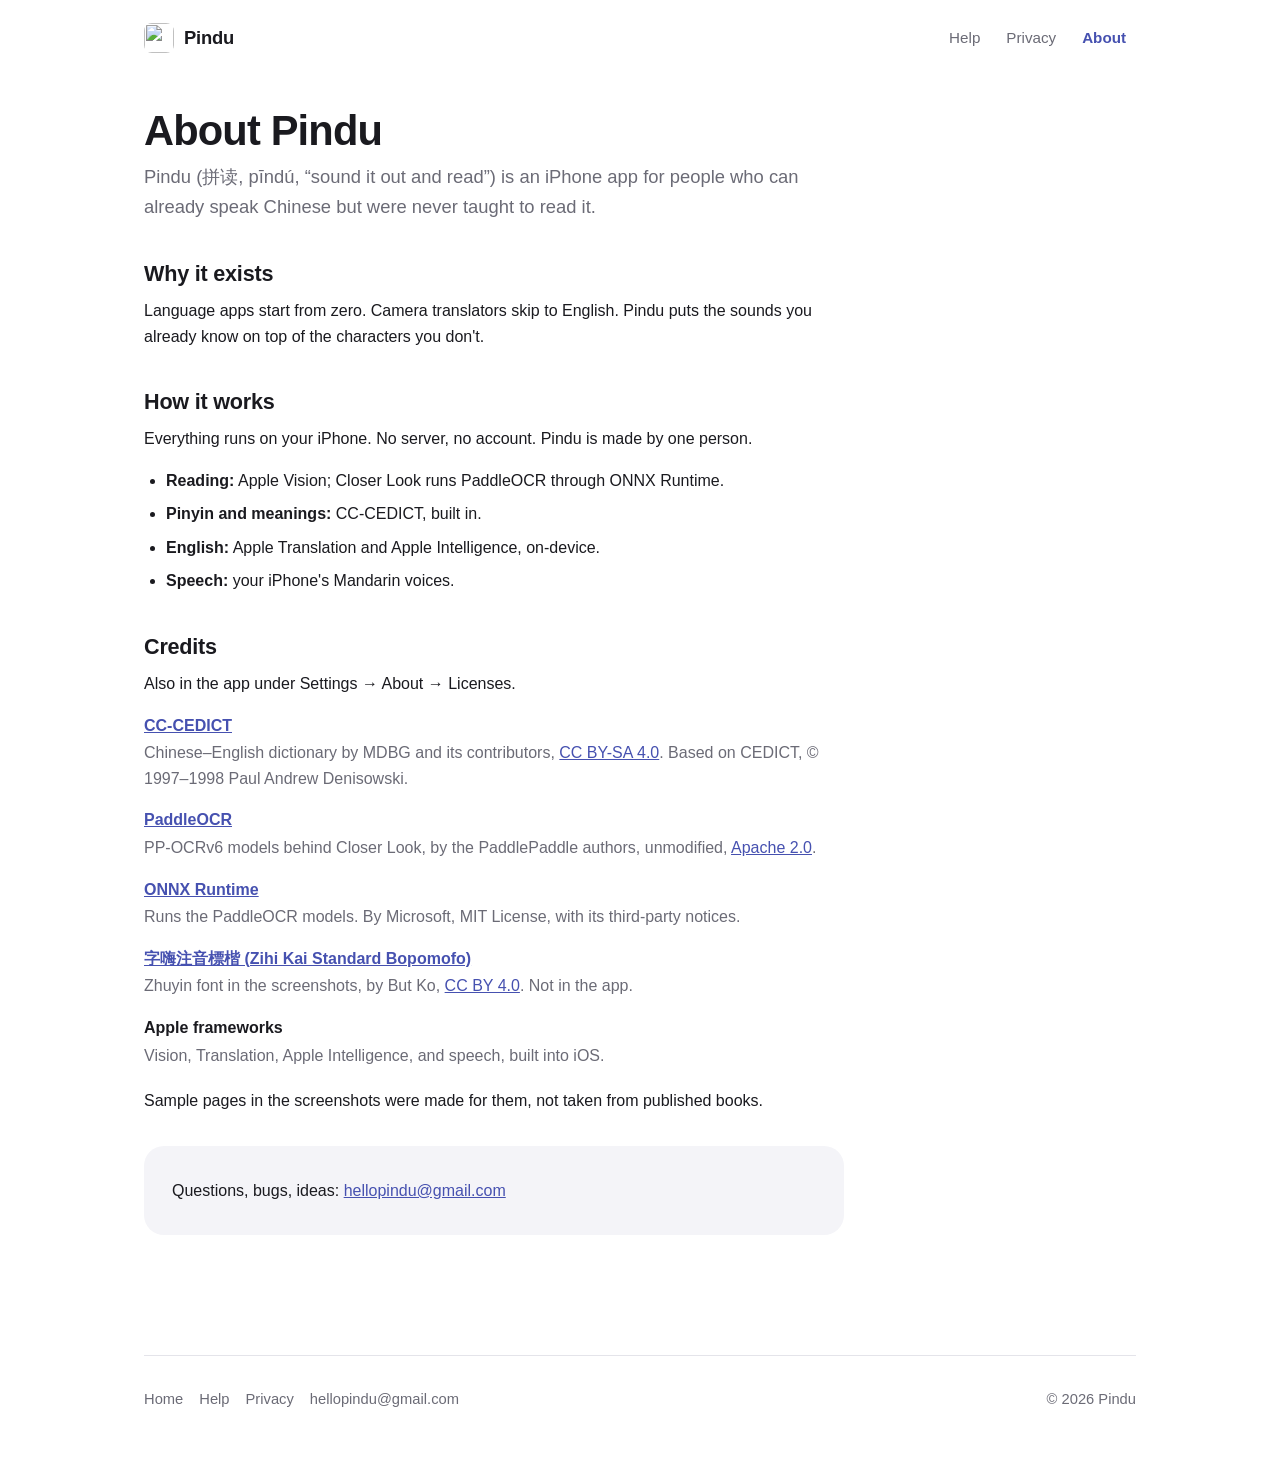
==== about.html @ 3c75dcd4 "Trim the site: about 70% fewer words, no price shown Home: each feature is a headline, one line and " ====
<!DOCTYPE html>
<html lang="en">
<head>
<meta charset="utf-8">
<meta name="viewport" content="width=device-width, initial-scale=1">
<title>About Pindu</title>
<meta name="description" content="Why Pindu exists, how it reads Chinese entirely on your iPhone, and the open projects it is built on.">
<meta name="theme-color" content="#4651B0" media="(prefers-color-scheme: light)">
<meta name="theme-color" content="#121216" media="(prefers-color-scheme: dark)">
<link rel="icon" href="assets/img/favicon.png" type="image/png">
<link rel="apple-touch-icon" href="assets/img/apple-touch-icon.png">
<link rel="stylesheet" href="assets/site.css">
</head>
<body>
<a class="skip" href="#main">Skip to content</a>
<div class="wrap">

  <header class="site-header">
    <a class="brand" href="./"><img src="assets/img/icon-256.png" alt="" width="30" height="30">Pindu</a>
    <nav class="site-nav" aria-label="Site">
      <a href="support.html">Help</a>
      <a href="privacy.html">Privacy</a>
      <a href="about.html" aria-current="page">About</a>
    </nav>
  </header>

  <main id="main" class="prose">
    <h1>About Pindu</h1>
    <p class="intro">Pindu (<span class="zh">拼读</span>, pīndú, “sound it out and read”) is an iPhone app for people who can already speak Chinese but were never taught to read it.</p>

    <h2 id="why">Why it exists</h2>
    <p>Language apps start from zero. Camera translators skip to English. Pindu puts the sounds you already know on top of the characters you don't.</p>

    <h2 id="how">How it works</h2>
    <p>Everything runs on your iPhone. No server, no account. Pindu is made by one person.</p>
    <ul>
      <li><strong>Reading:</strong> Apple Vision; Closer Look runs PaddleOCR through ONNX Runtime.</li>
      <li><strong>Pinyin and meanings:</strong> CC-CEDICT, built in.</li>
      <li><strong>English:</strong> Apple Translation and Apple Intelligence, on-device.</li>
      <li><strong>Speech:</strong> your iPhone's Mandarin voices.</li>
    </ul>

    <h2 id="credits">Credits</h2>
    <p>Also in the app under Settings → About → Licenses.</p>
    <div class="credits">
      <dl>
        <dt><a href="https://www.mdbg.net/chinese/dictionary?page=cc-cedict">CC-CEDICT</a></dt>
        <dd>Chinese–English dictionary by MDBG and its contributors, <a href="https://creativecommons.org/licenses/by-sa/4.0/">CC BY-SA 4.0</a>. Based on CEDICT, © 1997–1998 Paul Andrew Denisowski.</dd>

        <dt><a href="https://github.com/PaddlePaddle/PaddleOCR">PaddleOCR</a></dt>
        <dd>PP-OCRv6 models behind Closer Look, by the PaddlePaddle authors, unmodified, <a href="https://www.apache.org/licenses/LICENSE-2.0">Apache 2.0</a>.</dd>

        <dt><a href="https://onnxruntime.ai/">ONNX Runtime</a></dt>
        <dd>Runs the PaddleOCR models. By Microsoft, MIT License, with its third-party notices.</dd>

        <dt><a href="https://github.com/ButTaiwan/bpmfvs">字嗨注音標楷 (Zihi Kai Standard Bopomofo)</a></dt>
        <dd>Zhuyin font in the screenshots, by But Ko, <a href="https://creativecommons.org/licenses/by/4.0/">CC BY 4.0</a>. Not in the app.</dd>

        <dt>Apple frameworks</dt>
        <dd>Vision, Translation, Apple Intelligence, and speech, built into iOS.</dd>
      </dl>
    </div>
    <p>Sample pages in the screenshots were made for them, not taken from published books.</p>

    <div class="card">
      <p>Questions, bugs, ideas: <a href="mailto:hellopindu@gmail.com">hellopindu@gmail.com</a></p>
    </div>
  </main>

  <footer class="site-footer">
    <nav aria-label="Footer">
      <a href="./">Home</a>
      <a href="support.html">Help</a>
      <a href="privacy.html">Privacy</a>
      <a href="mailto:hellopindu@gmail.com">hellopindu@gmail.com</a>
    </nav>
    <span>© 2026 Pindu</span>
  </footer>

</div>
</body>
</html>
---- assets/site.css ----
/* Pindu website styles. Plain CSS, no build step.
   Colours follow the app: accent #4651B0 in light mode, #A2ABF2 in dark mode. */

:root {
  --accent: #4651B0;
  --accent-soft: rgba(70, 81, 176, 0.10);
  --bg: #ffffff;
  --fg: #1a1a1f;
  --muted: #6b6b76;
  --card: #f4f4f8;
  --line: #e4e4ea;
  --bezel: #1b1b20;
  --tone1: #d9342b;
  --tone2: #c9821a;
  --tone3: #1f9d55;
  --tone4: #2d63d8;
  color-scheme: light dark;
}

@media (prefers-color-scheme: dark) {
  :root {
    --accent: #A2ABF2;
    --accent-soft: rgba(162, 171, 242, 0.14);
    --bg: #121216;
    --fg: #ececf1;
    --muted: #9a9aa6;
    --card: #1e1e26;
    --line: #2b2b35;
    --bezel: #2c2c35;
    --tone1: #ff6b61;
    --tone2: #e9a94a;
    --tone3: #4fc47f;
    --tone4: #6f9bff;
  }
}

* { box-sizing: border-box; }

html { scroll-behavior: smooth; }

body {
  margin: 0;
  font-family: -apple-system, BlinkMacSystemFont, "Segoe UI", Roboto, Helvetica, Arial, sans-serif;
  background: var(--bg);
  color: var(--fg);
  line-height: 1.6;
  -webkit-font-smoothing: antialiased;
}

.zh {
  font-family: -apple-system, "PingFang SC", "PingFang TC", "Hiragino Sans GB", "Noto Sans CJK SC",
    "Noto Sans SC", "Microsoft YaHei", sans-serif;
}

a { color: var(--accent); }

img { max-width: 100%; height: auto; }

.wrap {
  max-width: 1040px;
  margin: 0 auto;
  padding: 0 24px;
}

.skip {
  position: absolute;
  left: -999px;
  top: 8px;
  background: var(--accent);
  color: #fff;
  padding: 8px 12px;
  border-radius: 8px;
}
.skip:focus { left: 8px; z-index: 10; }

/* Header and nav */

.site-header {
  display: flex;
  align-items: center;
  justify-content: space-between;
  gap: 16px;
  padding: 20px 0;
}

.brand {
  display: inline-flex;
  align-items: center;
  gap: 10px;
  text-decoration: none;
  color: var(--fg);
  font-weight: 700;
  font-size: 1.15rem;
  letter-spacing: -0.01em;
}
.brand img { width: 30px; height: 30px; border-radius: 8px; }

.site-nav { display: flex; gap: 6px; flex-wrap: wrap; }
.site-nav a {
  text-decoration: none;
  color: var(--muted);
  padding: 6px 10px;
  border-radius: 8px;
  font-size: 0.95rem;
}
.site-nav a:hover { color: var(--fg); background: var(--card); }
.site-nav a[aria-current="page"] { color: var(--accent); font-weight: 600; }

/* Hero */

.hero {
  display: grid;
  gap: 40px;
  align-items: center;
  padding: 40px 0 56px;
}
@media (min-width: 860px) {
  .hero { grid-template-columns: 1.1fr 0.9fr; padding: 64px 0 80px; }
}

.hero h1 {
  font-size: clamp(2.2rem, 4.6vw, 3.15rem);
  line-height: 1.08;
  letter-spacing: -0.025em;
  margin: 0 0 18px;
}
.hero h1 .line2 { color: var(--accent); }

.hero .lead {
  font-size: 1.2rem;
  color: var(--muted);
  margin: 0 0 28px;
  max-width: 34em;
}

.cta { display: flex; flex-direction: column; align-items: flex-start; gap: 10px; }
.pill {
  display: inline-block;
  background: var(--accent-soft);
  color: var(--accent);
  font-weight: 600;
  padding: 10px 18px;
  border-radius: 999px;
  font-size: 1rem;
}
.cta .note { color: var(--muted); font-size: 0.95rem; margin: 0; }
.badge img { height: 52px; width: auto; display: block; }

.hero-points {
  list-style: none;
  padding: 0;
  margin: 28px 0 0;
  display: flex;
  flex-wrap: wrap;
  gap: 8px 18px;
  color: var(--muted);
  font-size: 0.95rem;
}
.hero-points li::before { content: "✓ "; color: var(--accent); font-weight: 700; }

/* Phone frame around raw screenshots */

.phone {
  width: min(320px, 78vw);
  margin: 0 auto;
  background: var(--bezel);
  border-radius: 46px;
  padding: 10px;
  box-shadow: 0 30px 60px rgba(0, 0, 0, 0.22), 0 0 0 1px rgba(255, 255, 255, 0.06) inset;
}
.phone img {
  display: block;
  width: 100%;
  border-radius: 37px;
  background: #f5f5f7;
}
.phone.small { width: min(280px, 72vw); border-radius: 42px; }
.phone.small img { border-radius: 33px; }

/* Feature blocks */

.features { border-top: 1px solid var(--line); }

.feature {
  display: grid;
  gap: 32px;
  align-items: center;
  padding: 56px 0;
}
.feature + .feature { border-top: 1px solid var(--line); }

@media (min-width: 860px) {
  .feature { grid-template-columns: 1fr 1fr; gap: 56px; padding: 72px 0; }
  .feature.flip .feature-media { order: -1; }
}

.eyebrow {
  display: inline-block;
  font-size: 0.78rem;
  font-weight: 700;
  letter-spacing: 0.12em;
  text-transform: uppercase;
  color: var(--accent);
  margin: 0 0 10px;
}
.eyebrow.premium::before {
  content: "★ ";
}

.feature h2 {
  font-size: clamp(1.6rem, 3.2vw, 2.2rem);
  line-height: 1.15;
  letter-spacing: -0.02em;
  margin: 0 0 14px;
}
.feature p { margin: 0 0 14px; font-size: 1.08rem; }
.feature p:last-child { margin-bottom: 0; }
.feature ul { margin: 0; padding-left: 20px; color: var(--muted); }
.feature li { margin: 4px 0; }

/* Pinyin sample used in copy */
.py { display: inline-block; white-space: nowrap; }
.t1 { color: var(--tone1); }
.t2 { color: var(--tone2); }
.t3 { color: var(--tone3); }
.t4 { color: var(--tone4); }
.t0 { color: var(--muted); }

/* Simplified / Traditional graphic */

.scripts {
  display: flex;
  flex-direction: column;
  align-items: center;
  gap: 6px;
  padding: 24px 0;
}
.scripts .label {
  font-size: 0.75rem;
  font-weight: 700;
  letter-spacing: 0.2em;
  text-transform: uppercase;
  color: var(--muted);
}
.scripts .word {
  font-size: clamp(4.2rem, 13vw, 6.8rem);
  font-weight: 600;
  line-height: 1.05;
  letter-spacing: 0.04em;
}
.scripts .diff { color: var(--accent); }
.scripts .arrow { color: var(--accent); font-size: 2.2rem; line-height: 1; margin: 6px 0; }

/* Privacy statement */

.privacy-block {
  border-top: 1px solid var(--line);
  padding: 72px 0;
  text-align: center;
}
.privacy-block .card { max-width: 760px; margin: 0 auto; }
.privacy-block h2 {
  font-size: clamp(1.9rem, 4vw, 2.6rem);
  letter-spacing: -0.02em;
  margin: 0 0 14px;
}
.privacy-block p { font-size: 1.1rem; margin: 0 0 14px; }
.privacy-block .label-chip {
  display: inline-block;
  background: var(--bg);
  border: 1px solid var(--line);
  border-radius: 999px;
  padding: 6px 14px;
  font-size: 0.9rem;
  color: var(--muted);
  margin-bottom: 18px;
}

.card {
  background: var(--card);
  border-radius: 20px;
  padding: 32px 28px;
}

/* Premium */

.premium-block { border-top: 1px solid var(--line); padding: 72px 0; }
.premium-block h2 {
  font-size: clamp(1.9rem, 4vw, 2.6rem);
  letter-spacing: -0.02em;
  margin: 0 0 32px;
  text-align: center;
}
.plans {
  display: grid;
  gap: 16px;
  max-width: 820px;
  margin: 0 auto;
}
@media (min-width: 700px) { .plans { grid-template-columns: 1fr 1fr; } }
.plan { padding: 24px 24px 20px; }
.plan h3 { margin: 0 0 4px; font-size: 1.15rem; }
.plan .price { color: var(--muted); font-size: 0.95rem; margin: 0 0 14px; }
.plan ul { margin: 0; padding-left: 20px; }
.plan li { margin: 4px 0; }
.plan.featured { border: 2px solid var(--accent); }

/* Footer */

.site-footer {
  border-top: 1px solid var(--line);
  margin-top: 24px;
  padding: 32px 0 48px;
  color: var(--muted);
  font-size: 0.92rem;
  display: flex;
  flex-wrap: wrap;
  justify-content: space-between;
  gap: 12px 24px;
}
.site-footer nav { display: flex; flex-wrap: wrap; gap: 16px; }
.site-footer a { color: var(--muted); text-decoration: none; }
.site-footer a:hover { color: var(--accent); }

/* Text pages: Help, Privacy, About */

.prose { max-width: 700px; padding: 24px 0 64px; }
.prose h1 { font-size: clamp(2rem, 4.5vw, 2.6rem); letter-spacing: -0.02em; margin: 8px 0 8px; line-height: 1.1; }
.prose .intro { color: var(--muted); font-size: 1.15rem; margin: 0 0 32px; }
.prose .updated { color: var(--muted); font-size: 0.9rem; margin: 0 0 32px; }
.prose h2 { font-size: 1.35rem; margin: 40px 0 10px; letter-spacing: -0.01em; line-height: 1.25; }
.prose h3 { font-size: 1.05rem; margin: 24px 0 6px; }
.prose p { margin: 0 0 16px; }
.prose ul, .prose ol { margin: 0 0 16px; padding-left: 22px; }
.prose li { margin-bottom: 8px; }
.prose .card { margin: 32px 0; }
.prose .card p:last-child { margin-bottom: 0; }
.prose kbd {
  font-family: inherit;
  background: var(--card);
  border: 1px solid var(--line);
  border-radius: 6px;
  padding: 1px 6px;
  font-size: 0.92em;
}

.credits { margin-bottom: 20px; }
.credits dl { margin: 0; }
.credits dt { font-weight: 600; margin-top: 16px; }
.credits dd { margin: 2px 0 0; color: var(--muted); }

@media (prefers-reduced-motion: reduce) {
  html { scroll-behavior: auto; }
}
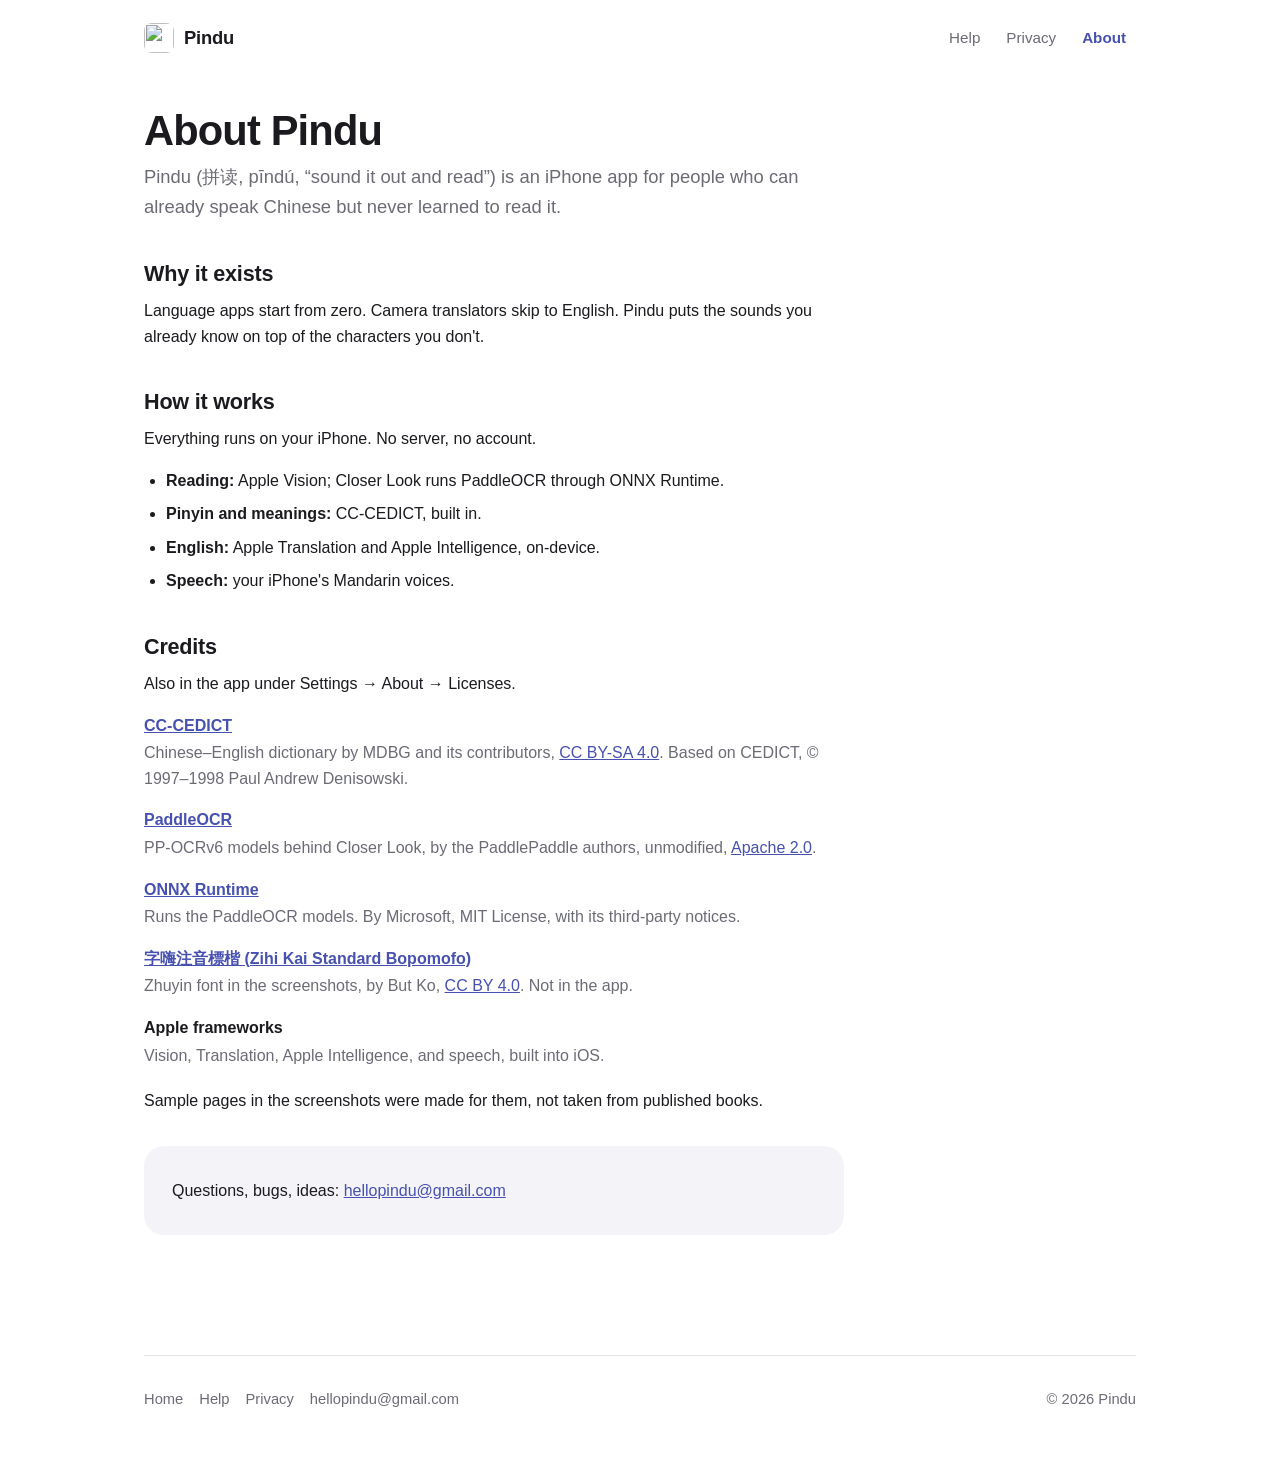
==== commit 25d2a712: "About: "never learned to read it"; drop "made by one person" Co-Authored-By: Claude Opus 5.5 <norepl" ====
--- a/about.html
+++ b/about.html
@@ -26,13 +26,13 @@
 
   <main id="main" class="prose">
     <h1>About Pindu</h1>
-    <p class="intro">Pindu (<span class="zh">拼读</span>, pīndú, “sound it out and read”) is an iPhone app for people who can already speak Chinese but were never taught to read it.</p>
+    <p class="intro">Pindu (<span class="zh">拼读</span>, pīndú, “sound it out and read”) is an iPhone app for people who can already speak Chinese but never learned to read it.</p>
 
     <h2 id="why">Why it exists</h2>
     <p>Language apps start from zero. Camera translators skip to English. Pindu puts the sounds you already know on top of the characters you don't.</p>
 
     <h2 id="how">How it works</h2>
-    <p>Everything runs on your iPhone. No server, no account. Pindu is made by one person.</p>
+    <p>Everything runs on your iPhone. No server, no account.</p>
     <ul>
       <li><strong>Reading:</strong> Apple Vision; Closer Look runs PaddleOCR through ONNX Runtime.</li>
       <li><strong>Pinyin and meanings:</strong> CC-CEDICT, built in.</li>
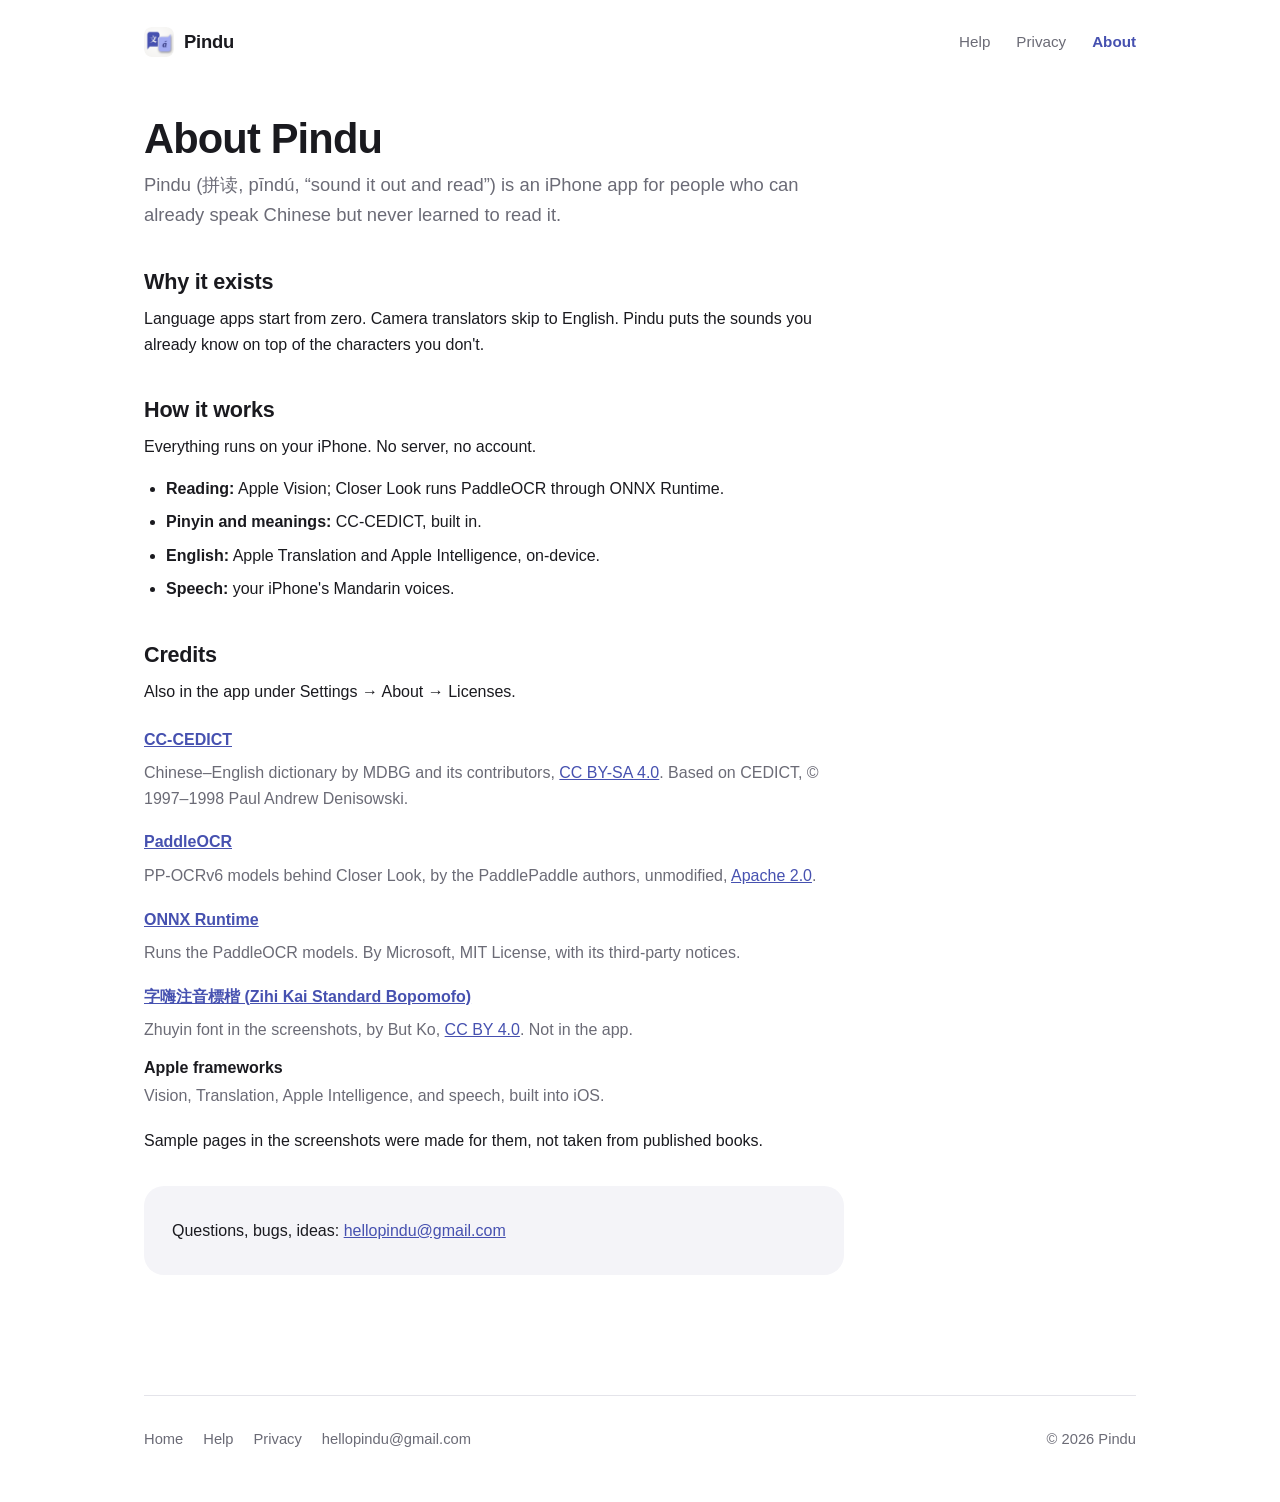
==== commit 31d06867: "Polish for phone and desktop: headline on two lines, no lone words, bigger tap targets - Hero headli" ====
--- a/about.html
+++ b/about.html
@@ -51,7 +51,7 @@
         <dd>PP-OCRv6 models behind Closer Look, by the PaddlePaddle authors, unmodified, <a href="https://www.apache.org/licenses/LICENSE-2.0">Apache 2.0</a>.</dd>
 
         <dt><a href="https://onnxruntime.ai/">ONNX Runtime</a></dt>
-        <dd>Runs the PaddleOCR models. By Microsoft, MIT License, with its third-party notices.</dd>
+        <dd>Runs the PaddleOCR models. By Microsoft, MIT License, with its third-party&nbsp;notices.</dd>
 
         <dt><a href="https://github.com/ButTaiwan/bpmfvs">字嗨注音標楷 (Zihi Kai Standard Bopomofo)</a></dt>
         <dd>Zhuyin font in the screenshots, by But Ko, <a href="https://creativecommons.org/licenses/by/4.0/">CC BY 4.0</a>. Not in the app.</dd>
--- a/assets/site.css
+++ b/assets/site.css
@@ -54,6 +54,12 @@
 
 a { color: var(--accent); }
 
+h1, h2, h3 { text-wrap: balance; }
+p, li, dd { text-wrap: pretty; }
+a[href^="mailto:"] { white-space: nowrap; }
+/* Keeps a short phrase on one line when it fits; used to break headings between sentences. */
+.unit { display: inline-block; }
+
 img { max-width: 100%; height: auto; }
 
 .wrap {
@@ -92,14 +98,15 @@
   font-weight: 700;
   font-size: 1.15rem;
   letter-spacing: -0.01em;
+  padding: 7px 0;
 }
 .brand img { width: 30px; height: 30px; border-radius: 8px; }
 
-.site-nav { display: flex; gap: 6px; flex-wrap: wrap; }
+.site-nav { display: flex; gap: 2px; flex-wrap: wrap; margin-right: -12px; }
 .site-nav a {
   text-decoration: none;
   color: var(--muted);
-  padding: 6px 10px;
+  padding: 10px 12px;
   border-radius: 8px;
   font-size: 0.95rem;
 }
@@ -118,12 +125,17 @@
   .hero { grid-template-columns: 1.1fr 0.9fr; padding: 64px 0 80px; }
 }
 
+.hero-text { container-type: inline-size; }
 .hero h1 {
-  font-size: clamp(2.2rem, 4.6vw, 3.15rem);
-  line-height: 1.08;
+  /* Each sentence gets its own line. The size follows the text column so
+     "You can already speak it." fits on one line at every width. */
+  font-size: clamp(1.9rem, 4.6vw, 3.15rem);
+  font-size: min(3.3rem, 8.9cqi);
+  line-height: 1.1;
   letter-spacing: -0.025em;
   margin: 0 0 18px;
 }
+.hero h1 .line1, .hero h1 .line2 { display: block; }
 .hero h1 .line2 { color: var(--accent); }
 
 .hero .lead {
@@ -161,7 +173,7 @@
 /* Phone frame around raw screenshots */
 
 .phone {
-  width: min(320px, 78vw);
+  width: min(300px, 70vw);
   margin: 0 auto;
   background: var(--bezel);
   border-radius: 46px;
@@ -174,7 +186,11 @@
   border-radius: 37px;
   background: #f5f5f7;
 }
-.phone.small { width: min(280px, 72vw); border-radius: 42px; }
+.phone.small { width: min(270px, 62vw); border-radius: 42px; }
+@media (min-width: 860px) {
+  /* Whole phone visible above the fold: the screenshots are 0.46 wide per unit of height. */
+  .hero .phone { width: clamp(240px, calc((100svh - 150px) * 0.46), 320px); }
+}
 .phone.small img { border-radius: 33px; }
 
 /* Feature blocks */
@@ -183,9 +199,9 @@
 
 .feature {
   display: grid;
-  gap: 32px;
-  align-items: center;
-  padding: 56px 0;
+  gap: 28px;
+  align-items: center;
+  padding: 48px 0;
 }
 .feature + .feature { border-top: 1px solid var(--line); }
 
@@ -261,6 +277,7 @@
 .privacy-block .card { max-width: 760px; margin: 0 auto; }
 .privacy-block h2 {
   font-size: clamp(1.9rem, 4vw, 2.6rem);
+  line-height: 1.15;
   letter-spacing: -0.02em;
   margin: 0 0 14px;
 }
@@ -287,6 +304,7 @@
 .premium-block { border-top: 1px solid var(--line); padding: 72px 0; }
 .premium-block h2 {
   font-size: clamp(1.9rem, 4vw, 2.6rem);
+  line-height: 1.15;
   letter-spacing: -0.02em;
   margin: 0 0 32px;
   text-align: center;
@@ -310,16 +328,17 @@
 .site-footer {
   border-top: 1px solid var(--line);
   margin-top: 24px;
-  padding: 32px 0 48px;
+  padding: 22px 0 40px;
   color: var(--muted);
   font-size: 0.92rem;
   display: flex;
   flex-wrap: wrap;
   justify-content: space-between;
-  gap: 12px 24px;
-}
-.site-footer nav { display: flex; flex-wrap: wrap; gap: 16px; }
-.site-footer a { color: var(--muted); text-decoration: none; }
+  align-items: center;
+  gap: 4px 24px;
+}
+.site-footer nav { display: flex; flex-wrap: wrap; gap: 0 20px; }
+.site-footer a { color: var(--muted); text-decoration: none; display: inline-block; padding: 10px 0; }
 .site-footer a:hover { color: var(--accent); }
 
 /* Text pages: Help, Privacy, About */
@@ -346,7 +365,8 @@
 
 .credits { margin-bottom: 20px; }
 .credits dl { margin: 0; }
-.credits dt { font-weight: 600; margin-top: 16px; }
+.credits dt { font-weight: 600; margin-top: 12px; }
+.credits dt a { display: inline-block; padding: 6px 0; }
 .credits dd { margin: 2px 0 0; color: var(--muted); }
 
 @media (prefers-reduced-motion: reduce) {
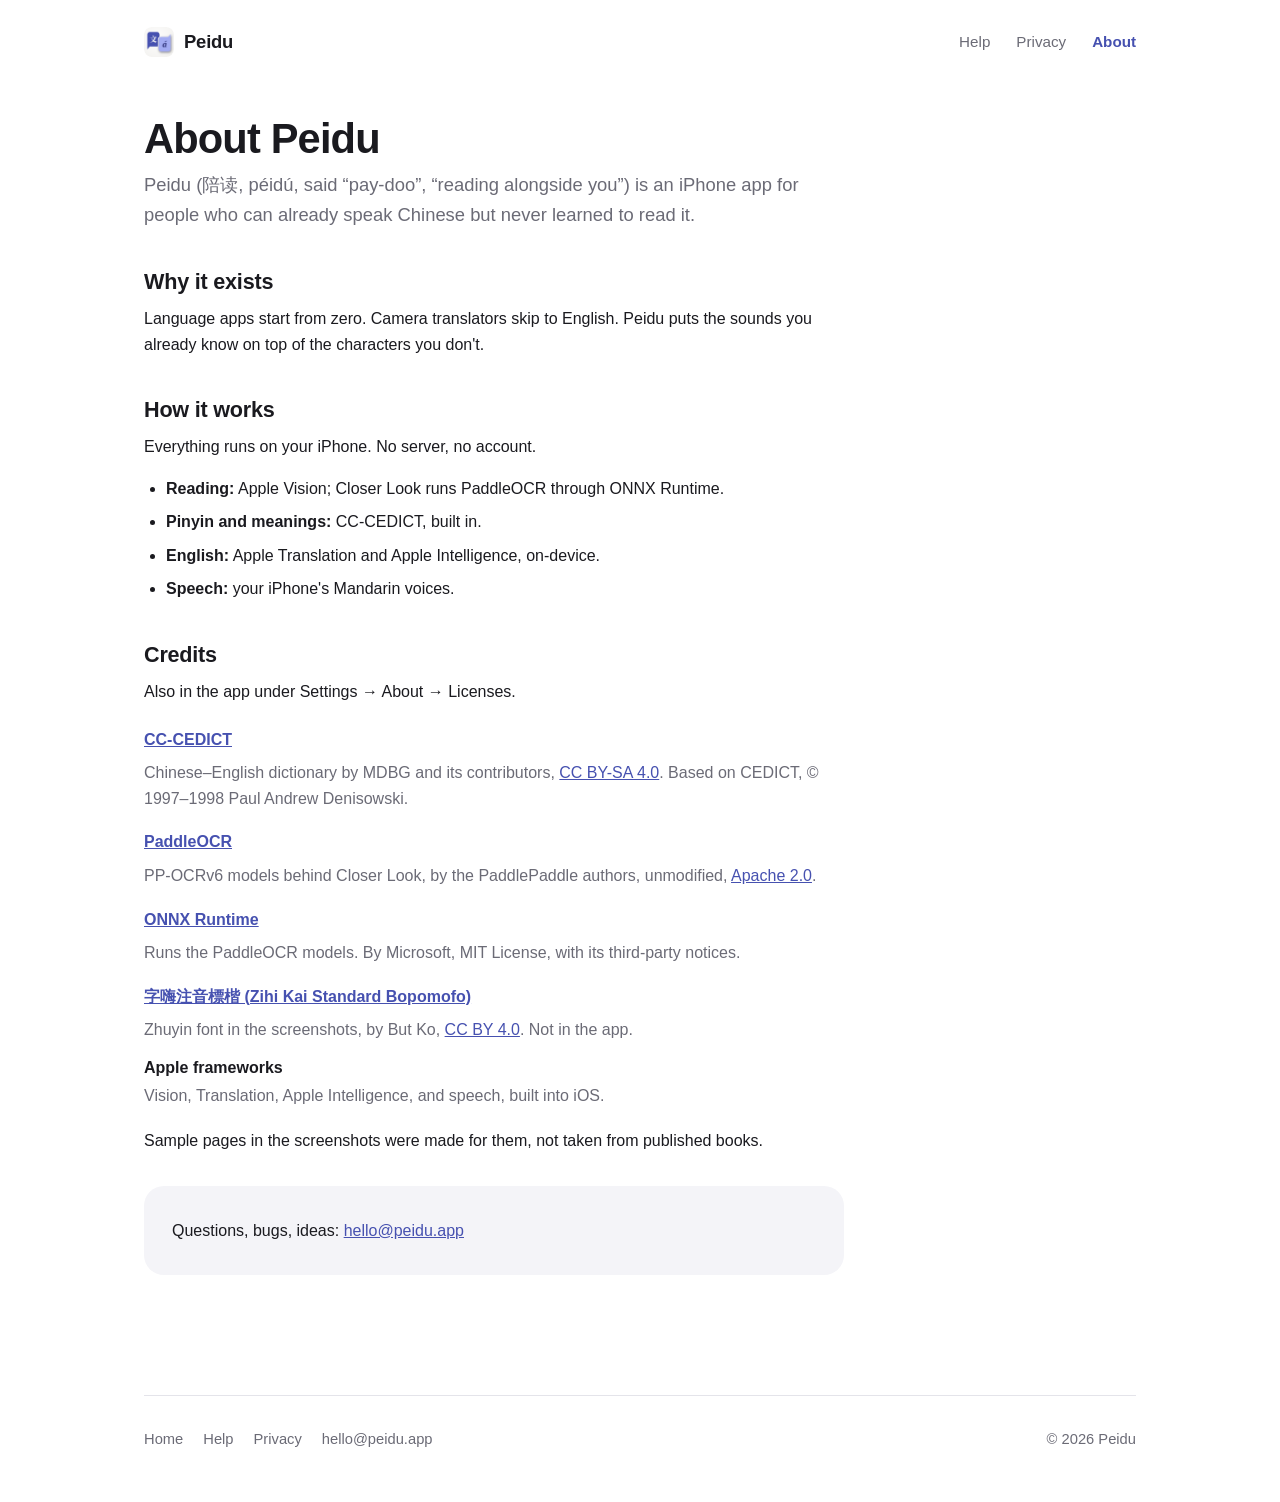
==== commit 0b1157bf: "Rename the site to Peidu, contact hello@peidu.app, serve at peidu.app Co-Authored-By: Claude Opus 5." ====
--- a/about.html
+++ b/about.html
@@ -3,8 +3,8 @@
 <head>
 <meta charset="utf-8">
 <meta name="viewport" content="width=device-width, initial-scale=1">
-<title>About Pindu</title>
-<meta name="description" content="Why Pindu exists, how it reads Chinese entirely on your iPhone, and the open projects it is built on.">
+<title>About Peidu</title>
+<meta name="description" content="Why Peidu exists, how it reads Chinese entirely on your iPhone, and the open projects it is built on.">
 <meta name="theme-color" content="#4651B0" media="(prefers-color-scheme: light)">
 <meta name="theme-color" content="#121216" media="(prefers-color-scheme: dark)">
 <link rel="icon" href="assets/img/favicon.png" type="image/png">
@@ -16,7 +16,7 @@
 <div class="wrap">
 
   <header class="site-header">
-    <a class="brand" href="./"><img src="assets/img/icon-256.png" alt="" width="30" height="30">Pindu</a>
+    <a class="brand" href="./"><img src="assets/img/icon-256.png" alt="" width="30" height="30">Peidu</a>
     <nav class="site-nav" aria-label="Site">
       <a href="support.html">Help</a>
       <a href="privacy.html">Privacy</a>
@@ -25,11 +25,11 @@
   </header>
 
   <main id="main" class="prose">
-    <h1>About Pindu</h1>
-    <p class="intro">Pindu (<span class="zh">拼读</span>, pīndú, “sound it out and read”) is an iPhone app for people who can already speak Chinese but never learned to read it.</p>
+    <h1>About Peidu</h1>
+    <p class="intro">Peidu (<span class="zh">陪读</span>, péidú, said “pay-doo”, “reading alongside you”) is an iPhone app for people who can already speak Chinese but never learned to read it.</p>
 
     <h2 id="why">Why it exists</h2>
-    <p>Language apps start from zero. Camera translators skip to English. Pindu puts the sounds you already know on top of the characters you don't.</p>
+    <p>Language apps start from zero. Camera translators skip to English. Peidu puts the sounds you already know on top of the characters you don't.</p>
 
     <h2 id="how">How it works</h2>
     <p>Everything runs on your iPhone. No server, no account.</p>
@@ -63,7 +63,7 @@
     <p>Sample pages in the screenshots were made for them, not taken from published books.</p>
 
     <div class="card">
-      <p>Questions, bugs, ideas: <a href="mailto:hellopindu@gmail.com">hellopindu@gmail.com</a></p>
+      <p>Questions, bugs, ideas: <a href="mailto:hello@peidu.app">hello@peidu.app</a></p>
     </div>
   </main>
 
@@ -72,9 +72,9 @@
       <a href="./">Home</a>
       <a href="support.html">Help</a>
       <a href="privacy.html">Privacy</a>
-      <a href="mailto:hellopindu@gmail.com">hellopindu@gmail.com</a>
+      <a href="mailto:hello@peidu.app">hello@peidu.app</a>
     </nav>
-    <span>© 2026 Pindu</span>
+    <span>© 2026 Peidu</span>
   </footer>
 
 </div>
--- a/assets/site.css
+++ b/assets/site.css
@@ -1,4 +1,4 @@
-/* Pindu website styles. Plain CSS, no build step.
+/* Peidu website styles. Plain CSS, no build step.
    Colours follow the app: accent #4651B0 in light mode, #A2ABF2 in dark mode. */
 
 :root {
